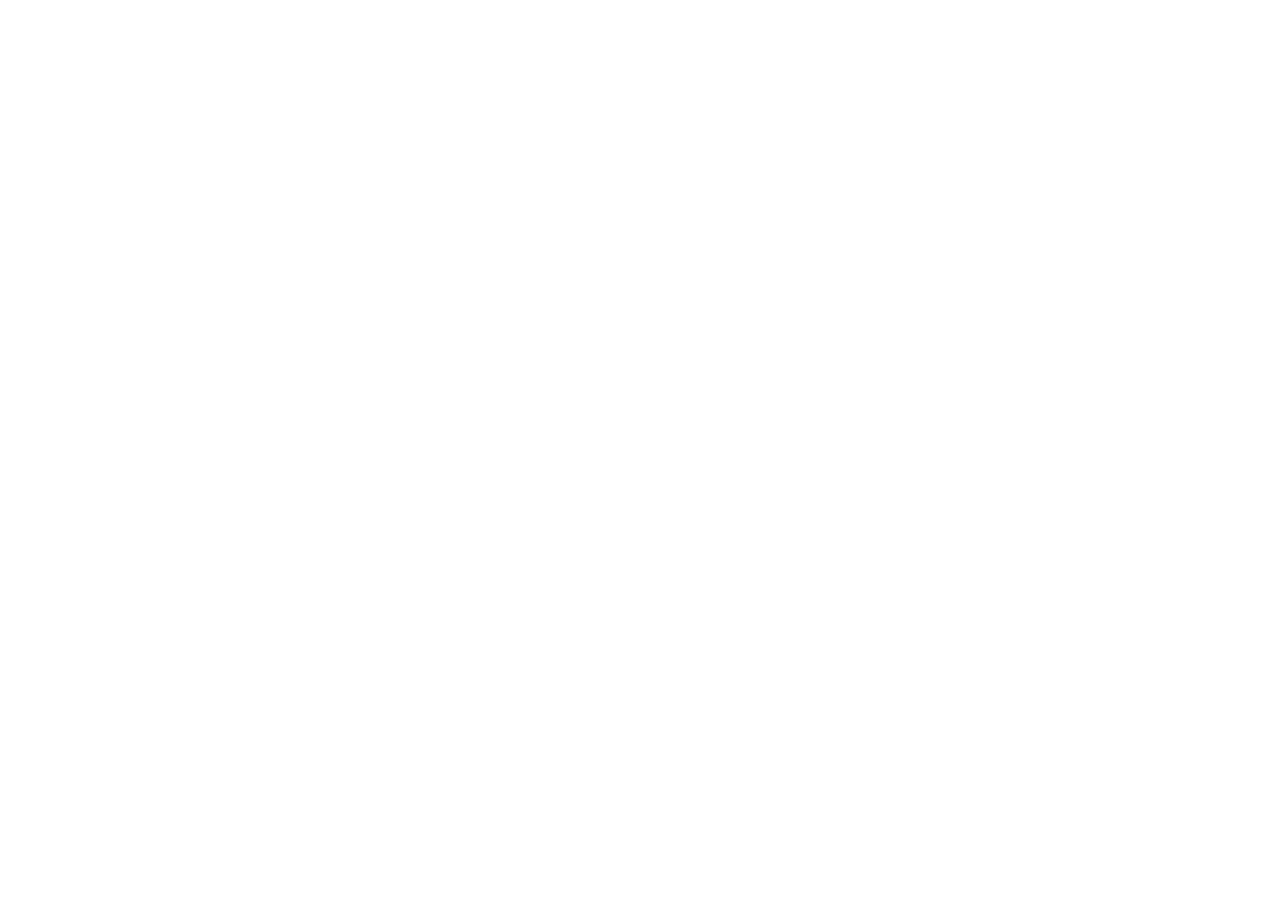
==== messages.html @ af81248b "added patients page" ====
<!DOCTYPE html>
<html lang="en">
<head>
    <meta charset="UTF-8">
    <meta name="viewport" content="width=device-width, initial-scale=1.0">
    <title>Document</title>
</head>
<body>
    
</body>
</html>
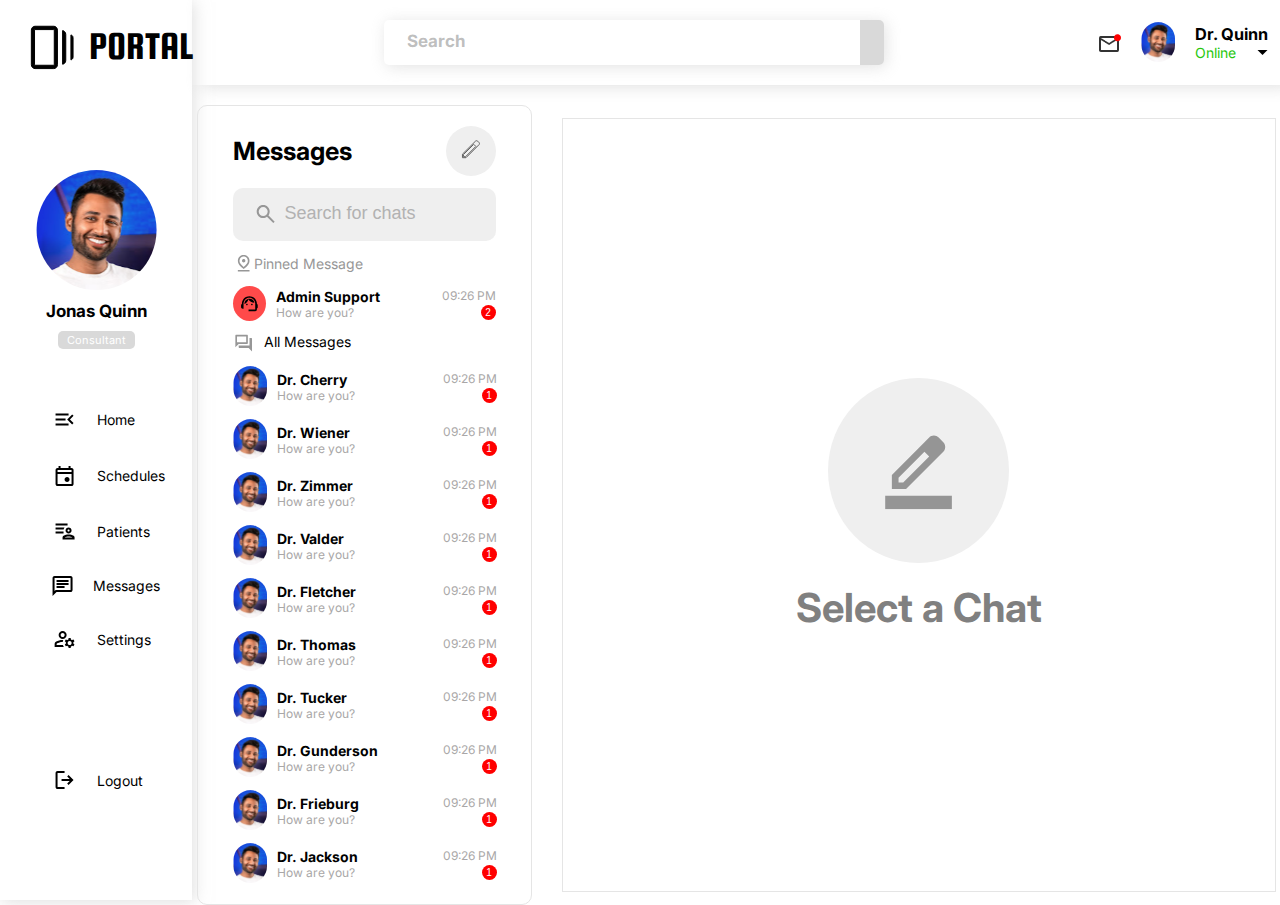
==== commit c005e543: "remade patient's page" ====
--- a/messages.html
+++ b/messages.html
@@ -1,11 +1,234 @@
 <!DOCTYPE html>
 <html lang="en">
-<head>
-    <meta charset="UTF-8">
-    <meta name="viewport" content="width=device-width, initial-scale=1.0">
-    <title>Document</title>
-</head>
-<body>
-    
-</body>
-</html>+  <head>
+    <meta charset="UTF-8" />
+    <meta name="viewport" content="width=device-width, initial-scale=1.0" />
+    <title>Portal</title>
+    <link rel="shortcut icon" href="images/favicon.ico" type="image/x-icon" />
+    <link rel="stylesheet" href="style.css" />
+    <link rel="preconnect" href="https://fonts.googleapis.com" />
+    <link rel="preconnect" href="https://fonts.gstatic.com" crossorigin />
+    <link
+      href="https://fonts.googleapis.com/css2?family=Inter:wght@400;700&family=Squada+One&display=swap"
+      rel="stylesheet"
+    />
+    <link
+      rel="stylesheet"
+      href="https://cdnjs.cloudflare.com/ajax/libs/font-awesome/6.5.1/css/all.min.css"
+      integrity="sha512-DTOQO9RWCH3ppGqcWaEA1BIZOC6xxalwEsw9c2QQeAIftl+Vegovlnee1c9QX4TctnWMn13TZye+giMm8e2LwA=="
+      crossorigin="anonymous"
+      referrerpolicy="no-referrer"
+    />
+  </head>
+  <body>
+    <section class="first-container">
+      <div class="side-bar">
+        <h1>
+          <img src="images/logo.svg" alt="Logo" />
+          PORTAL
+        </h1>
+
+        <div class="img-desc">
+          <img src="images/profile-pic 1.svg" alt="profile-pic" />
+          <h2>Jonas Quinn</h2>
+          <p>Consultant</p>
+        </div>
+
+        <div class="menu">
+          <a href="index.html"
+            ><p><img src="images/menu.svg" alt="" />Home</p></a
+          >
+          <p>
+            <img src="images/event_FILL0_wght400_GRAD0_opsz24 1.svg" alt=""
+            />Schedules
+          </p>
+          <a href="patients.html">
+            <p>
+              <img
+                src="images/patient_list_FILL0_wght400_GRAD0_opsz24 1.svg"
+                alt=""
+              />Patients
+            </p>
+          </a>
+
+          <a href=""
+            ><p><img src="images/Vector.svg" alt="" />Messages</p></a
+          >
+          <p>
+            <img
+              src="images/manage_accounts_FILL0_wght400_GRAD0_opsz24 1.svg"
+              alt=""
+            />Settings
+          </p>
+        </div>
+
+        <div class="logout">
+          <p>
+            <img
+              src="images/logout_FILL0_wght400_GRAD0_opsz24 1.svg"
+              alt=""
+            />Logout
+          </p>
+        </div>
+      </div>
+    </section>
+
+    <section class="second-container">
+      <div class="navbar">
+        <form action="" class="search-bar">
+          <input type="text" placeholder="Search" />
+          <button type="submit">
+            <i class="fa fa-search" aria-hidden="true"></i>
+          </button>
+        </form>
+
+        <div class="active-profile">
+          <img src="images/Group 1.jpg" alt="notifications" />
+          <img src="images/profile-pic 6.svg" alt="" />
+          <div class="display-name">
+            <h3>Dr. Quinn</h3>
+            <p>Online <img src="images/arrowVector.svg" alt="" /></p>
+          </div>
+        </div>
+      </div>
+
+      <div class="message-sec">
+        <div class="left-mess-sec">
+          <div class="edit_message">
+            <h2>Messages</h2>
+            <button><img src="images/edit.svg" alt="" /></button>
+          </div>
+          <form action="" class="form">
+            <img id="form_img" src="images/search (1).svg" alt="search" />
+            <input type="search" name="" id="" placeholder="Search for chats" />
+          </form>
+          <p id="pinned">
+            <img src="images/pindrop.svg" alt="" />Pinned Message
+          </p>
+          <div class="support">
+            <button id="support_btn">
+              <img src="images/support_agent.svg" alt="" />
+            </button>
+            <div class="admin">
+              <p>Admin Support <span>09:26 PM</span></p>
+              <p>How are you?<button>2</button></p>
+            </div>
+          </div>
+          <p id="all_messages">
+            <img src="images/messages.svg" alt="" />All Messages
+          </p>
+          <div class="message">
+            <img src="images/profile-pic 6.svg" alt="" />
+            <div class="admin">
+              <p>Dr. Cherry <span>09:26 PM</span></p>
+              <p>
+                How are you?
+                <button>1</button>
+              </p>
+            </div>
+          </div>
+          <div class="message">
+            <img src="images/profile-pic 6.svg" alt="" />
+            <div class="admin">
+              <p>Dr. Wiener <span>09:26 PM</span></p>
+              <p>
+                How are you?
+                <button>1</button>
+              </p>
+            </div>
+          </div>
+          <div class="message">
+            <img src="images/profile-pic 6.svg" alt="" />
+            <div class="admin">
+              <p>Dr. Zimmer <span>09:26 PM</span></p>
+              <p>
+                How are you?
+                <button>1</button>
+              </p>
+            </div>
+          </div>
+          <div class="message">
+            <img src="images/profile-pic 6.svg" alt="" />
+            <div class="admin">
+              <p>Dr. Valder <span>09:26 PM</span></p>
+              <p>
+                How are you?
+                <button>1</button>
+              </p>
+            </div>
+          </div>
+          <div class="message">
+            <img src="images/profile-pic 6.svg" alt="" />
+            <div class="admin">
+              <p>Dr. Fletcher <span>09:26 PM</span></p>
+              <p>
+                How are you?
+                <button>1</button>
+              </p>
+            </div>
+          </div>
+          <div class="message">
+            <img src="images/profile-pic 6.svg" alt="" />
+            <div class="admin">
+              <p>Dr. Thomas <span>09:26 PM</span></p>
+              <p>
+                How are you?
+                <button>1</button>
+              </p>
+            </div>
+          </div>
+          <div class="message">
+            <img src="images/profile-pic 6.svg" alt="" />
+            <div class="admin">
+              <p>Dr. Tucker <span>09:26 PM</span></p>
+              <p>
+                How are you?
+                <button>1</button>
+              </p>
+            </div>
+          </div>
+          <div class="message">
+            <img src="images/profile-pic 6.svg" alt="" />
+            <div class="admin">
+              <p>Dr. Gunderson <span>09:26 PM</span></p>
+              <p>
+                How are you?
+                <button>1</button>
+              </p>
+            </div>
+          </div>
+          <div class="message">
+            <img src="images/profile-pic 6.svg" alt="" />
+            <div class="admin">
+              <p>Dr. Frieburg <span>09:26 PM</span></p>
+              <p>
+                How are you?
+                <button>1</button>
+              </p>
+            </div>
+          </div>
+          <div class="message">
+            <img src="images/profile-pic 6.svg" alt="" />
+            <div class="admin">
+              <p>Dr. Jackson <span>09:26 PM</span></p>
+              <p>
+                How are you?
+                <button>1</button>
+              </p>
+            </div>
+          </div>
+        </div>
+
+        <div class="right-mess-sec">
+          <button>
+            <img
+              src="images/border_color_FILL0_wght400_GRAD0_opsz24 1.svg"
+              alt=""
+            />
+          </button>
+          <h1>Select a Chat</h1>
+        </div>
+      </div>
+    </section>
+  </body>
+</html>
--- a/style.css
+++ b/style.css
@@ -0,0 +1,542 @@
+*{
+    margin: 0;
+    padding: 0;
+    box-sizing: border-box;
+}
+body{
+    font-family: 'Inter', sans-serif;
+    font-weight: 400;
+    display: flex;
+    font-size: 14px;
+}
+
+/* SIDE BAR */
+.side-bar{
+    height: 100vh;
+    width: 15vw;
+    display: flex;
+    flex-direction: column;
+    gap: 50px;
+    padding: 25px 30px 100px;
+    box-shadow: 2px 2px 15px rgba(194, 194, 194, 0.503);
+}
+.side-bar h1{
+   display: flex;
+   gap: 15px;
+}
+.side-bar h1, .main-sec h1, .patient-sec h1{
+    font-family: 'Squada One', sans-serif;
+    font-size: 40px;
+    font-weight: 400;
+}
+.img-desc{
+    margin-top: 50px;
+    display: flex;
+    flex-direction: column;
+    align-items: center;
+    gap: 10px;
+}
+.img-desc h2{
+    font-size: 17px;
+}
+.img-desc p{
+    font-size: 11px;
+    color: white;
+    background-color: #d9d9d9;
+    padding: 2px 9px;
+    border-radius: 5px;
+}
+.menu{
+    display: flex;
+    flex-direction: column;
+    gap: 15px;
+    margin-left: 10px;
+}
+.active{
+    background-color: #26C70C;
+}
+.menu p{
+    display: flex;
+    align-items: center;
+    gap: 20px;
+    padding: 8px 0px 8px 12px;
+    border-radius: 5px;
+}
+.menu a:active{
+    box-shadow: 1px 2px 20px rgba(194, 193, 193, 0.832);
+}
+.menu a{
+    color: black;
+    text-decoration: none;
+}
+.logout{
+    display: flex;
+    height: 100vh;
+    flex-direction: column;
+    justify-content: flex-end;
+    margin-left: 10px;
+}
+.logout p{
+    display: flex;
+    align-items: center;
+    gap: 20px;
+    padding: 8px 0px 8px 12px;
+}
+
+/* NAVBAR */
+.navbar{
+    display: flex;
+    justify-content: center;
+    padding: 20px 0 20px 180px;
+    width: 85vw;
+    box-shadow: 10px 2px 15px rgba(194, 194, 194, 0.491);
+}
+.search-bar{
+    width: 500px;
+    display: flex;
+    box-shadow: 2px 2px 15px rgba(194, 194, 194, 0.456);
+    justify-content: space-between;
+    border-radius: 5px 5px 5px 5px;
+}
+.search-bar input{
+    background-color: transparent;
+    border: 0;
+    padding: 15px 23px;
+
+}
+.search-bar input::placeholder{
+    font-family: 'Inter', sans-serif;
+    font-weight: 700;
+    font-size: 17px;
+    color: rgba(128, 128, 128, 0.521);
+}
+.search-bar button{
+    font-size: 24px;
+    padding: 8px 12px;
+    border: 0;
+    background-color: #d9d9d9;
+    border-radius: 0 5px 5px 0;
+}
+.active-profile{
+    display: flex;
+    gap: 20px;
+    align-items: center;
+    width: 30vw;
+    justify-content: flex-end;
+}
+.display-name p{
+    display: flex;
+    justify-content: space-between;
+    color: #26C70C;
+}
+
+/* MAIN SECTION */
+.main-sec, .patient-sec{
+    padding: 40px 62px 0;
+}
+.assessibles{
+    margin-top: 15px;
+    display: flex;
+    justify-content: space-between;
+    /* gap: 50px; */
+    color: white;
+    font-size: 22px;
+   
+}
+.appointments{
+    background-color: rgba(191, 83, 210, 0.66);  
+}
+.patients{
+    background-color: rgba(69, 93, 227, 0.66);
+}
+.staffs{
+    background-color: rgba(50, 190, 48, 0.76);
+}
+.request{
+    width: 200px;
+    height: 139px;
+    border-radius: 10px;
+    background-color: rgba(255, 0, 0, 0.76);
+    display: flex;
+    flex-direction: column;
+    align-items: center;
+    justify-content: center;
+    font-size: 14px;
+    font-weight: 700;
+    gap: 10px;
+}
+.appointments, .patients, .staffs{
+    width: 305px;
+    height: 139px;
+    border-radius: 10px;
+    display: flex;
+    align-items: center;
+    justify-content: center;
+}
+.appointments div, .patients div, .staffs div{
+    display: flex;
+    flex-direction: column;
+    gap: 8px;
+}
+.assessibles button{
+    width: 67px;
+    height: 70px;
+    border-radius: 100%;
+    border: 0;
+    background-color: rgba(0, 0, 0, 0.4);
+    margin-right: 20px;
+    display: flex;
+    align-items: center;
+    justify-content: center;
+}
+progress {
+    border-radius: 15px; 
+    width: 140px;
+    height: 8px;
+    box-shadow: 1px 1px 4px rgba( 0, 0, 0, 0.2 );
+}
+progress::-webkit-progress-bar {
+    background-color: rgba(128, 128, 128, 0.198);
+    border-radius: 15px;
+}
+progress::-webkit-progress-value {
+    background-color: white;
+    border-radius: 15px;
+    box-shadow: 1px 1px 5px 3px rgba(255, 255, 255, 0.1);
+}
+
+/* ACTIVITIES */
+.activities{
+    margin-top: 35px;
+    display: flex;
+    justify-content: space-between;
+}
+/* Patient list */
+.denzel, .stacy, .amy, .demi, .kelly, .steven, .kris{
+    display: flex;
+    gap: 20px;
+}
+.patient_names{
+    width: 88%;
+    display: flex;
+    justify-content: space-between;
+    align-items: center;
+}
+.pending_appointment .patient_names div p:nth-child(1){
+    font-weight: 700;
+}
+.patient_names div p:nth-child(2){
+    display: flex;
+    align-items: center;
+    gap: 7px;
+    color: #808080;
+}
+.pending_appointment .patient_names div p:nth-child(2){
+    font-weight: 700;
+}
+.patient_names div p:nth-child(2) button{
+    padding: 4px;
+    border-radius: 100%;
+    border: 0;
+    background-color: #25cb0b;
+}
+.denzel div p:nth-child(2), .stacy div p:nth-child(2){
+    color: #f62088;
+    font-size: 11px;
+}
+.amy div p:nth-child(2){
+    font-size: 11px;
+    color: hsla(240, 100%, 50%, 0.60);
+}
+.demi div p:nth-child(2){
+    font-size: 11px;
+    color: #128983;
+}
+.denzel div p:nth-child(1), .stacy div p:nth-child(1), .amy div p:nth-child(1), .demi div p:nth-child(1) {
+    font-size: 16px;
+}
+.denzel button:nth-child(1), .stacy button:nth-child(1), .amy button:nth-child(1), .demi button:nth-child(1), .k_btn{
+    width: 44px;
+    height: 42px;
+    border-radius: 100%;
+    border: 1px solid;
+    font-size: 16px;
+}
+.denzel button:nth-child(1), .stacy button:nth-child(1), .kelly .k_btn {
+    color: #f62088;
+    background-color: hsla(331, 92%, 55%, 0.15);
+}
+.amy button:nth-child(1), .steven .k_btn{
+    color: hsla(240, 100%, 50%, 0.60);
+    background-color: hsla(240, 100%, 50%, 0.15);
+}
+.demi button:nth-child(1), .kris .k_btn{
+     color: #128983;
+     background-color: hsla(177, 77%, 30%, 0.15);
+}
+.denzel_button, .amy_button, .demi_button{
+    border-radius: 10px;
+    font-size: 11px;
+    border: 0;
+    width: 60px;
+    height: 30px;
+}
+.denzel_button{
+    color: #f62088;
+    background-color: hsla(331, 92%, 55%, 0.15);
+}
+.amy_button{
+    color: hsla(240, 100%, 50%, 0.60);
+    background-color: hsla(240, 100%, 50%, 0.15);
+}
+.demi_button{
+    color: #128983;
+    background-color: hsla(177, 77%, 30%, 0.15);
+}
+
+.patient_list, .pending_appointment{
+    display: flex;
+    flex-direction: column;
+    justify-content: space-between;
+}
+
+.doctors, .patient_list, .pending_appointment{
+    width: 420px;
+    padding: 24px 28px 18px;
+    border-radius: 10px;
+    box-shadow: 2px 2px 15px rgba(128, 128, 128, 0.194);
+}
+.pending_appointment{
+    width: 380px;
+}
+.confirmation{
+    display:flex;
+    align-items: center;
+    gap: 10px;
+}
+.confirmation button{
+    border: 0;
+    border-radius: 8px;
+    padding: 5px;
+}
+.confirmation button:nth-child(1){
+    background-color: #00ff00;
+}
+.confirmation button:nth-child(2){
+    background-color: hsla(0, 100%, 69%, 0.24);
+}
+.green_btn, .red_btn{
+    font-size: 12px;
+    font-weight: bold;
+    width: 80px;
+    height: 35px;
+}
+.green_btn{
+    color: #0baf0b;
+    background-color: hsla(120, 100%, 50%, 0.24);
+}
+
+
+.doctors h2, .patient_list h2, .pending_appointment h2{
+    color: #4b4b4b;
+    font-size: 22px;
+    margin-bottom: 10px;
+}
+.doctors hr, .pending_appointment hr{
+    border: 0.1px solid rgba(128, 128, 128, 0.217);
+}
+.doctors a{
+    display: flex;
+    justify-content: flex-end;
+    color: black;
+    margin-top: 5px;
+}
+.cherry, .marcus, .murphy, .jerry, .mary{
+    display: flex;
+    align-items: center;
+    gap: 20px;
+    padding: 12px 20px;
+}
+.cherry button, .marcus button, .murphy button, .jerry button, .mary button{
+    padding: 5px;
+    border-radius: 100%;
+    border: 0;
+}
+.marcus button, .murphy button{
+    background-color: red;
+}
+.jerry button, .mary button, .cherry button{
+    background-color: greenyellow;
+}
+.cherry div p:nth-child(2), .marcus div p:nth-child(2), .murphy div p:nth-child(2), .jerry div p:nth-child(2), .mary div p:nth-child(2){
+    display: flex;
+    align-items: center;
+    gap: 10px;
+    color: #808080;
+    font-weight: 700;
+}
+.cherry div, .marcus div, .murphy div, .jerry div, .mary div{
+    display: flex;
+    gap: 15px;
+    
+}
+.cherry div p:nth-child(1), .marcus div p:nth-child(1), .murphy div p:nth-child(1), .jerry div p:nth-child(1), .mary div p:nth-child(1){
+    font-weight: 400;
+}
+
+
+
+
+/************************************ PATIENTS PAGE ***********************************/
+.patient-sec{
+    display: flex;
+    padding: 60px 100px;
+    gap: 20px;
+}
+
+.patient_sec_list{
+    width: 389px;
+    display: flex;
+    flex-direction: column;
+    justify-content: space-between;
+    height: 75vh;
+    padding: 20px;
+}
+.right-patient-sec{
+    width: 714px;
+    height: 75vh;
+    display: flex;
+    flex-direction: column;
+    border: 1px solid #e5e5e5;
+}
+
+/************************* MESSAGE PAGE ***********************/
+.message-sec{
+    display: flex;
+    align-items: center;
+    justify-content: center;
+    padding-top: 20px;
+    gap: 30px;
+}
+.left-mess-sec{
+    max-width: 335px;
+    display: flex;
+    flex-direction: column;
+    gap: 12px;
+    padding: 20px 35px;
+    border: 1px solid #e5e5e5;
+    border-radius: 10px;
+}
+.right-mess-sec{
+    width: 714px;
+    height: 86vh;
+    display: flex;
+    flex-direction: column;
+    align-items: center;
+    justify-content: center;
+    gap: 20px;
+    border: 1px solid #e5e5e5;
+}
+.right-mess-sec button{
+    border: 0;
+    border-radius: 100%;
+    padding: 50px;
+}
+.right-mess-sec h1{
+    font-size: 40px;
+    color: gray;
+}
+.edit_message{
+    display: flex;
+    align-items: center;
+    justify-content: space-between;
+}
+.edit_message h2{
+    font-size: 25px;
+}
+.edit_message button{
+    border: 0;
+    border-radius: 100%;
+    width: 50px;
+    height: 50px;
+}
+.form{
+    display: flex;
+    gap: 7px;
+    background-color: hsla(0, 0%, 91%, 0.70);
+    padding: 14px 20px;
+    border-radius: 10px;
+}
+.form input{
+    border: 0;
+    background-color: transparent;
+    width: 80%;
+}
+.form input::placeholder{
+    color: #b2b2b2;
+    font-size: 18px;
+}
+#pinned{
+    display: flex;
+    align-items: center;
+    color: #979797;
+}
+.support{
+    display: flex;
+    align-items: center;
+    gap: 10px;
+}
+#support_btn{
+    border: 0;
+    background-color: rgba(255, 0, 0, 0.71);
+    display: flex;
+    align-items: center;
+    justify-content: center;
+    border-radius: 100%;
+    width: 35px;
+    height: 35px;
+}
+#all_messages{
+    display: flex;
+    gap: 10px;
+}
+
+.message{
+    display: flex;
+    gap: 10px;
+}
+.message div p:nth-child(2){
+    display: flex;
+    justify-content: space-between;
+}
+.admin p:nth-child(2){
+    color: #a9a7a7;
+    font-size: 12px;
+}
+.message div p:nth-child(2) button, .support div p:nth-child(2) button{
+    border: 0;
+    border-radius: 100%;
+    width: 15px;
+    height: 15px;
+    font-size: 10px;
+    background-color: red;
+    color: white;
+}
+.admin{
+    display: flex;
+    flex-direction: column;
+    justify-content: center;
+}
+.admin p:nth-child(1), .admin p:nth-child(2){
+    display: flex;
+    justify-content: space-between;
+    width: 220px;
+}
+.admin p:nth-child(1){
+    font-weight: 700;
+}
+.admin p:nth-child(1) span{
+    font-weight: 400;
+    color: #a9a7a7;
+    font-size: 12px;
+}